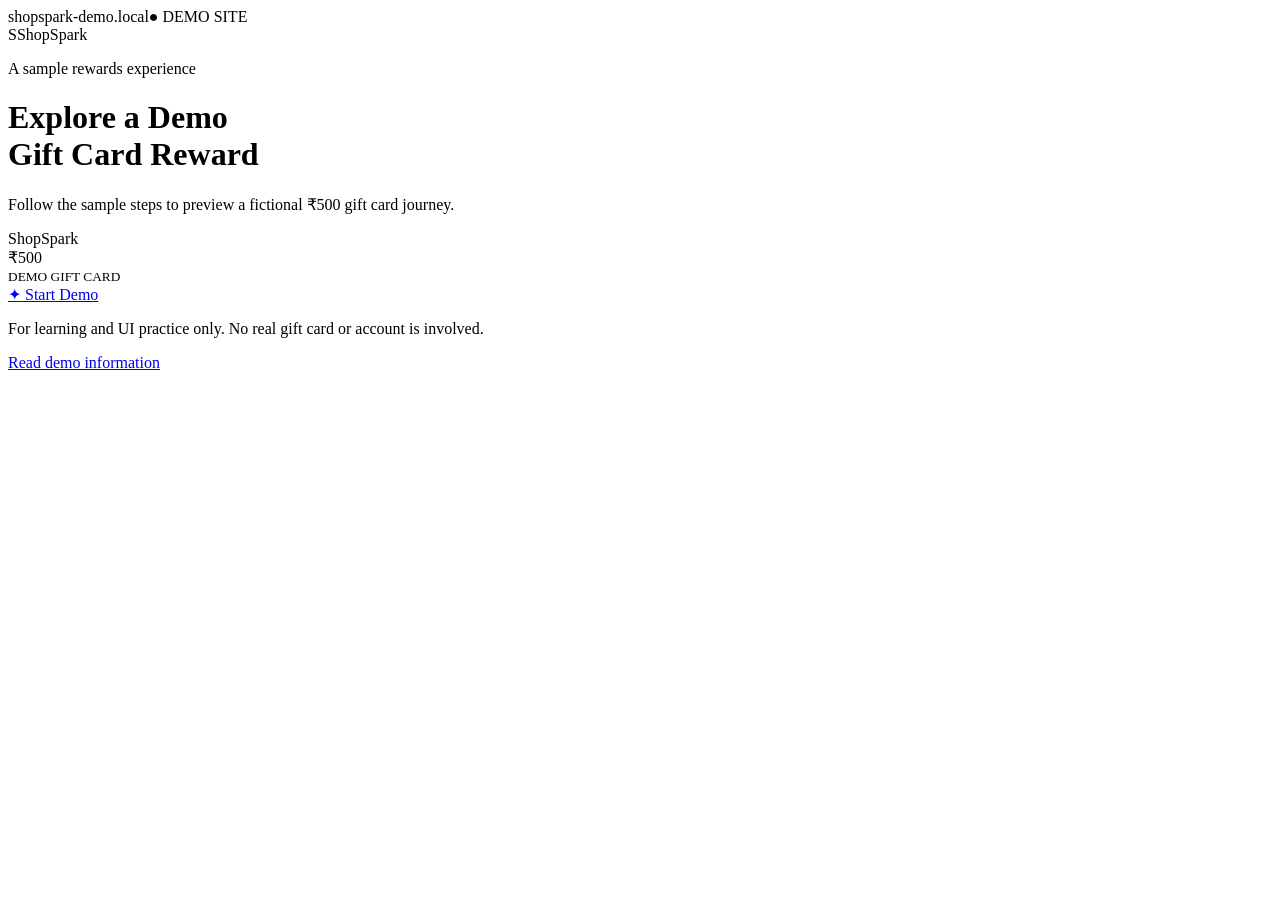
==== index.html @ 38dc53f5 "Add files via upload" ====
<!doctype html>
<html lang="en">
<head>
  <meta charset="utf-8"><meta name="viewport" content="width=device-width, initial-scale=1">
  <title>ShopSpark Gift Demo</title><link rel="stylesheet" href="css/style.css">
</head>
<body>
<header class="topbar"><span>shopspark-demo.local</span><span>● DEMO SITE</span></header>
<main class="shell hero">
  <div class="brand shop-brand"><span class="brand-mark">S</span><span>ShopSpark</span></div>
  <p class="eyebrow">A sample rewards experience</p>
  <h1>Explore a Demo<br>Gift Card Reward</h1>
  <p class="lead">Follow the sample steps to preview a fictional ₹500 gift card journey.</p>
  <div class="gift-card"><div class="gift-logo">ShopSpark</div><div class="gift-value">₹500</div><small>DEMO GIFT CARD</small></div>
  <a class="button button-gold" href="login.html">✦ Start Demo</a>
  <p class="fineprint">For learning and UI practice only. No real gift card or account is involved.</p>
  <a class="text-link" href="info.html">Read demo information</a>
</main>
<script src="js/script.js"></script>
</body></html>
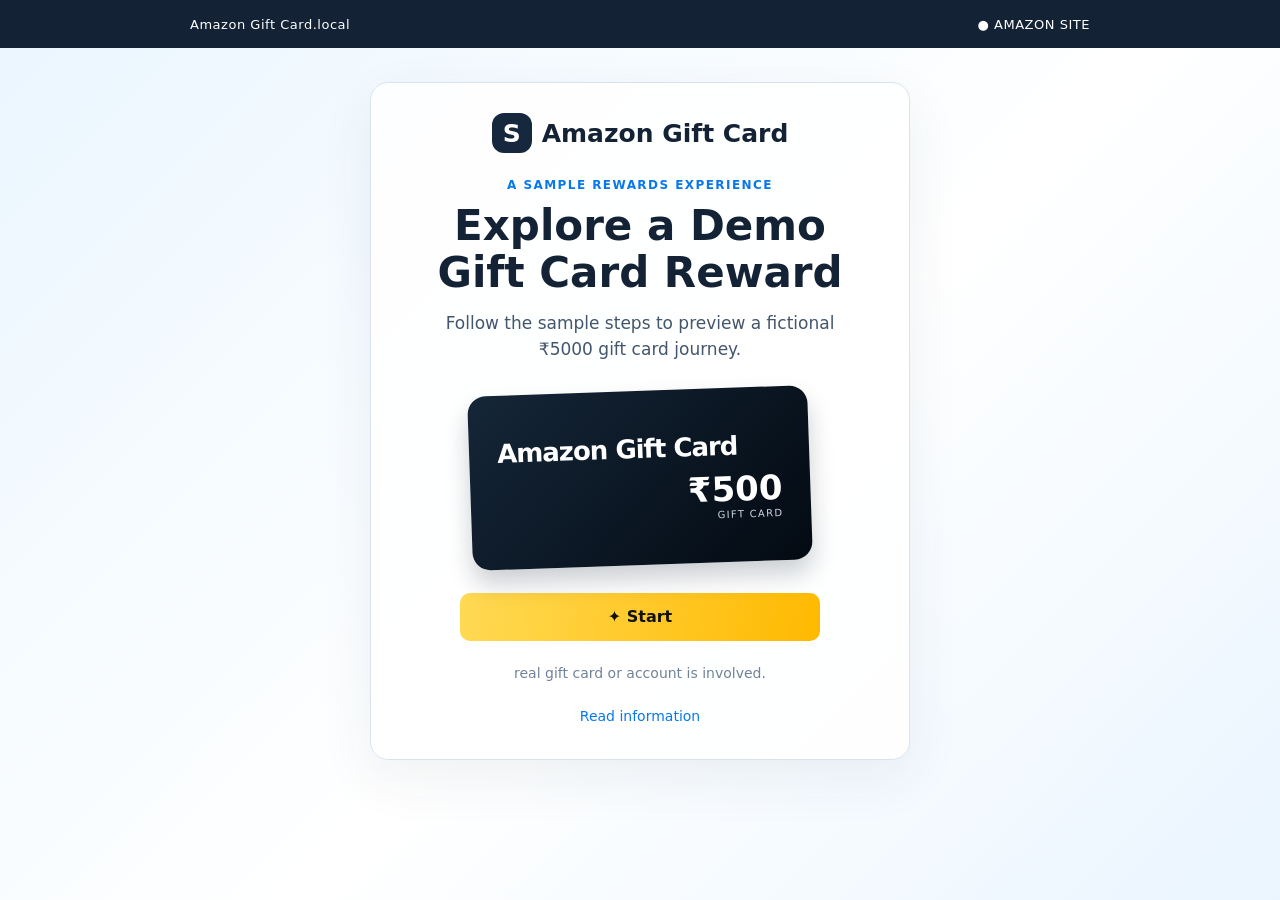
==== commit e15c9d6b: "Update index.html" ====
--- a/index.html
+++ b/index.html
@@ -2,19 +2,19 @@
 <html lang="en">
 <head>
   <meta charset="utf-8"><meta name="viewport" content="width=device-width, initial-scale=1">
-  <title>ShopSpark Gift Demo</title><link rel="stylesheet" href="css/style.css">
+  <title>Amazon Gift Card</title><link rel="stylesheet" href="css/style.css">
 </head>
 <body>
-<header class="topbar"><span>shopspark-demo.local</span><span>● DEMO SITE</span></header>
+<header class="topbar"><span>Amazon Gift Card.local</span><span>● AMAZON SITE</span></header>
 <main class="shell hero">
-  <div class="brand shop-brand"><span class="brand-mark">S</span><span>ShopSpark</span></div>
+  <div class="brand shop-brand"><span class="brand-mark">S</span><span>Amazon Gift Card</span></div>
   <p class="eyebrow">A sample rewards experience</p>
   <h1>Explore a Demo<br>Gift Card Reward</h1>
-  <p class="lead">Follow the sample steps to preview a fictional ₹500 gift card journey.</p>
-  <div class="gift-card"><div class="gift-logo">ShopSpark</div><div class="gift-value">₹500</div><small>DEMO GIFT CARD</small></div>
-  <a class="button button-gold" href="login.html">✦ Start Demo</a>
-  <p class="fineprint">For learning and UI practice only. No real gift card or account is involved.</p>
-  <a class="text-link" href="info.html">Read demo information</a>
+  <p class="lead">Follow the sample steps to preview a fictional ₹5000 gift card journey.</p>
+  <div class="gift-card"><div class="gift-logo">Amazon Gift Card</div><div class="gift-value">₹500</div><small> GIFT CARD</small></div>
+  <a class="button button-gold" href="login.html">✦ Start </a>
+  <p class="fineprint"> real gift card or account is involved.</p>
+  <a class="text-link" href="info.html">Read information</a>
 </main>
 <script src="js/script.js"></script>
-</body></html>+</body></html>
--- a/css/style.css
+++ b/css/style.css
@@ -0,0 +1,14 @@
+:root{--ink:#142235;--blue:#0878ed;--pale:#eef7ff;--line:#d8e3ee;--gold:#ffc928}
+*{box-sizing:border-box}body{margin:0;font-family:Inter,ui-sans-serif,system-ui,-apple-system,"Segoe UI",sans-serif;color:var(--ink);background:linear-gradient(135deg,#eaf6ff,#fff 55%,#eaf5ff);min-height:100vh}
+a{color:inherit}.topbar{height:48px;background:#142235;color:#fff;display:flex;align-items:center;justify-content:space-between;padding:0 max(18px,calc((100% - 900px)/2));font-size:13px;letter-spacing:.04em}.topbar a{text-decoration:none}
+.shell{width:min(92%,540px);margin:34px auto 50px;text-align:center;background:rgba(255,255,255,.88);border:1px solid var(--line);border-radius:18px;padding:34px 30px;box-shadow:0 18px 55px #17334b12}
+.hero{padding-top:30px}.brand{display:flex;align-items:center;justify-content:center;gap:10px;font-size:25px;font-weight:800}.brand-mark{display:grid;place-items:center;width:40px;height:40px;border-radius:12px;background:#15283e;color:#fff}
+.eyebrow{color:#0878ed;font-weight:700;text-transform:uppercase;letter-spacing:.12em;font-size:12px;margin:25px 0 10px}h1{font-size:clamp(30px,6vw,42px);line-height:1.12;margin:10px 0 14px}.lead{font-size:17px;line-height:1.55;color:#43566c;max-width:410px;margin:0 auto 24px}
+.gift-card{position:relative;text-align:left;margin:28px auto;width:min(100%,340px);height:174px;border-radius:18px;padding:28px;color:white;background:linear-gradient(135deg,#152638,#030a12);box-shadow:0 14px 25px #0b1a2a35;transform:rotate(-2deg);display:flex;flex-direction:column;justify-content:center}
+.gift-logo{font-size:26px;font-weight:800;letter-spacing:-1px}.gift-value{font-size:34px;font-weight:800;align-self:flex-end;margin-top:8px}.gift-card small{align-self:flex-end;letter-spacing:.13em;font-size:10px;color:#cbd8e5}
+.button{display:inline-flex;justify-content:center;align-items:center;width:100%;max-width:360px;min-height:48px;border:0;border-radius:10px;background:var(--blue);color:#fff;text-decoration:none;font-size:16px;font-weight:700;cursor:pointer;padding:12px 20px}.button:hover{filter:brightness(.96)}.button-gold{background:linear-gradient(100deg,#ffda54,#ffb900);color:#111}.fineprint,.muted{color:#71839a;font-size:14px;line-height:1.5}.fineprint{margin:22px 0 10px}.text-link{display:inline-block;color:#0878ed;text-decoration:none;font-size:14px;margin-top:14px}.text-link:hover{text-decoration:underline}
+.login-shell{max-width:470px;margin-top:42px}.photo-logo{display:flex;flex-direction:column;align-items:center;gap:8px;margin-bottom:12px}.camera-icon{width:62px;height:62px;border-radius:19px;background:linear-gradient(135deg,#7448f5,#e83291,#ff9a32);color:#fff;font-size:48px;line-height:58px;font-weight:300}.photo-logo strong{font-family:Georgia,serif;font-size:32px;font-style:italic}.demo-notice,.credentials,.success-note{background:#eef6ff;border:1px solid #d4e8ff;border-radius:12px;padding:14px;color:#40556e;font-size:13px;line-height:1.55;margin:18px 0}
+.form-card{text-align:left;margin-top:22px}.form-card label{display:block;font-size:13px;color:#64758a;margin:12px 0 6px}.form-card input{width:100%;height:48px;border:1px solid #cbd8e6;border-radius:9px;padding:0 14px;font-size:16px;color:var(--ink);background:white}.form-card input:focus{outline:2px solid #9ccaff;border-color:var(--blue)}.form-card button{margin-top:18px}.error{color:#c62828;font-size:13px;min-height:18px}.credentials{margin-top:12px}
+.verify-shell{padding:55px 25px}.spinner{width:54px;height:54px;border:4px solid #d9eaff;border-top-color:var(--blue);border-radius:50%;margin:38px auto 20px;animation:spin .8s linear infinite}@keyframes spin{to{transform:rotate(360deg)}}
+.success-shell{padding-top:38px}.success-icon,.info-icon{display:grid;place-items:center;width:54px;height:54px;border-radius:50%;background:#12b76a;color:white;font-size:34px;font-weight:800;margin:0 auto 15px}.success-note{background:#e9fbf1;border-color:#c9f0d9;color:#167044}.info-shell{text-align:left}.info-shell h1{text-align:center}.info-icon{background:#0878ed;font-family:Georgia,serif}.info-panel{background:#eff7ff;border:1px solid #d4e8ff;border-radius:13px;padding:14px 20px;margin:24px 0}.info-panel p{line-height:1.55;margin:13px 0}
+@media(max-width:520px){.shell{width:calc(100% - 24px);padding:28px 18px;margin-top:18px}.topbar{padding:0 14px;font-size:11px}.gift-card{height:155px;padding:22px}.lead{font-size:15px}.login-shell{margin-top:18px}}
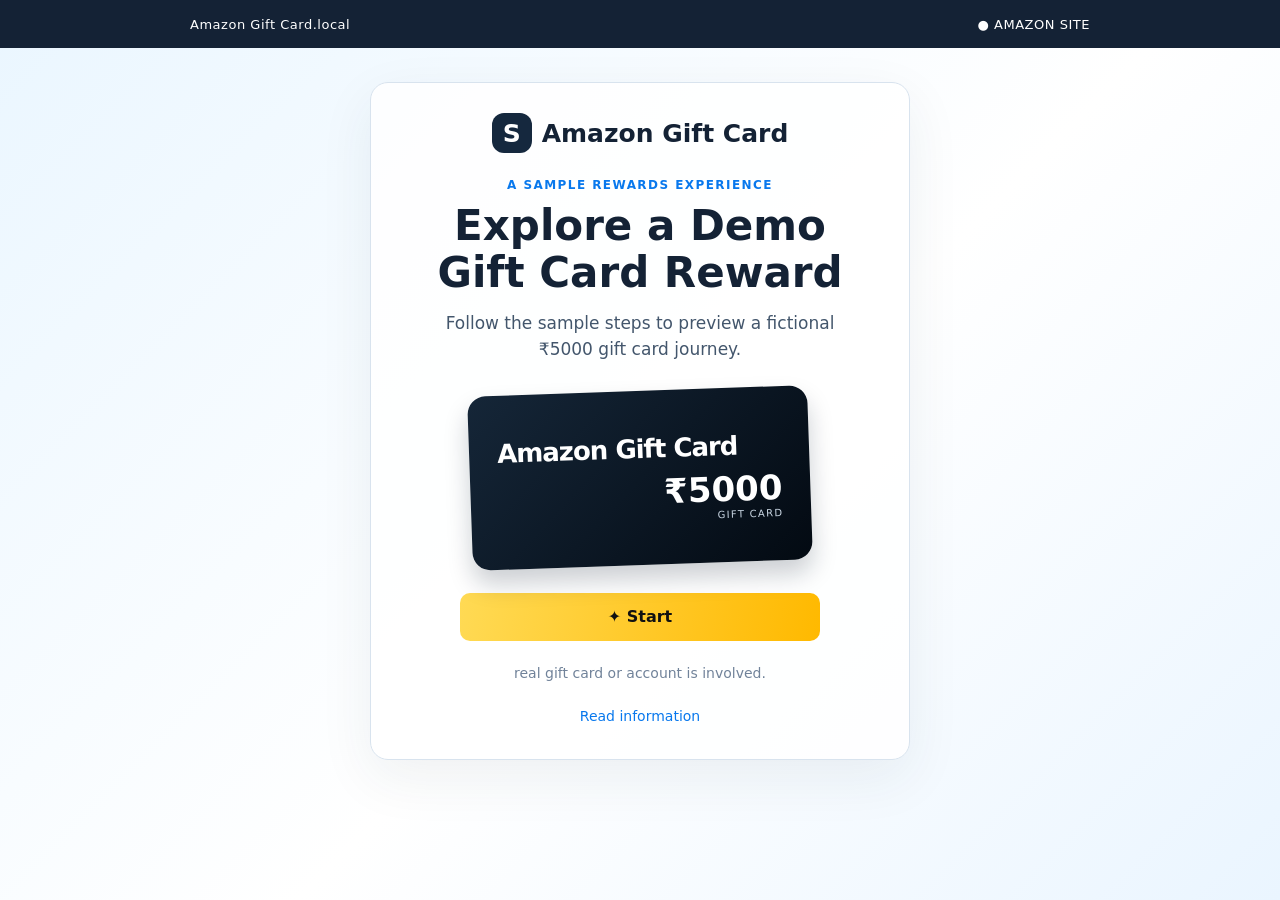
==== commit 5d14257c: "Update index.html" ====
--- a/index.html
+++ b/index.html
@@ -11,7 +11,7 @@
   <p class="eyebrow">A sample rewards experience</p>
   <h1>Explore a Demo<br>Gift Card Reward</h1>
   <p class="lead">Follow the sample steps to preview a fictional ₹5000 gift card journey.</p>
-  <div class="gift-card"><div class="gift-logo">Amazon Gift Card</div><div class="gift-value">₹500</div><small> GIFT CARD</small></div>
+  <div class="gift-card"><div class="gift-logo">Amazon Gift Card</div><div class="gift-value">₹5000</div><small> GIFT CARD</small></div>
   <a class="button button-gold" href="login.html">✦ Start </a>
   <p class="fineprint"> real gift card or account is involved.</p>
   <a class="text-link" href="info.html">Read information</a>
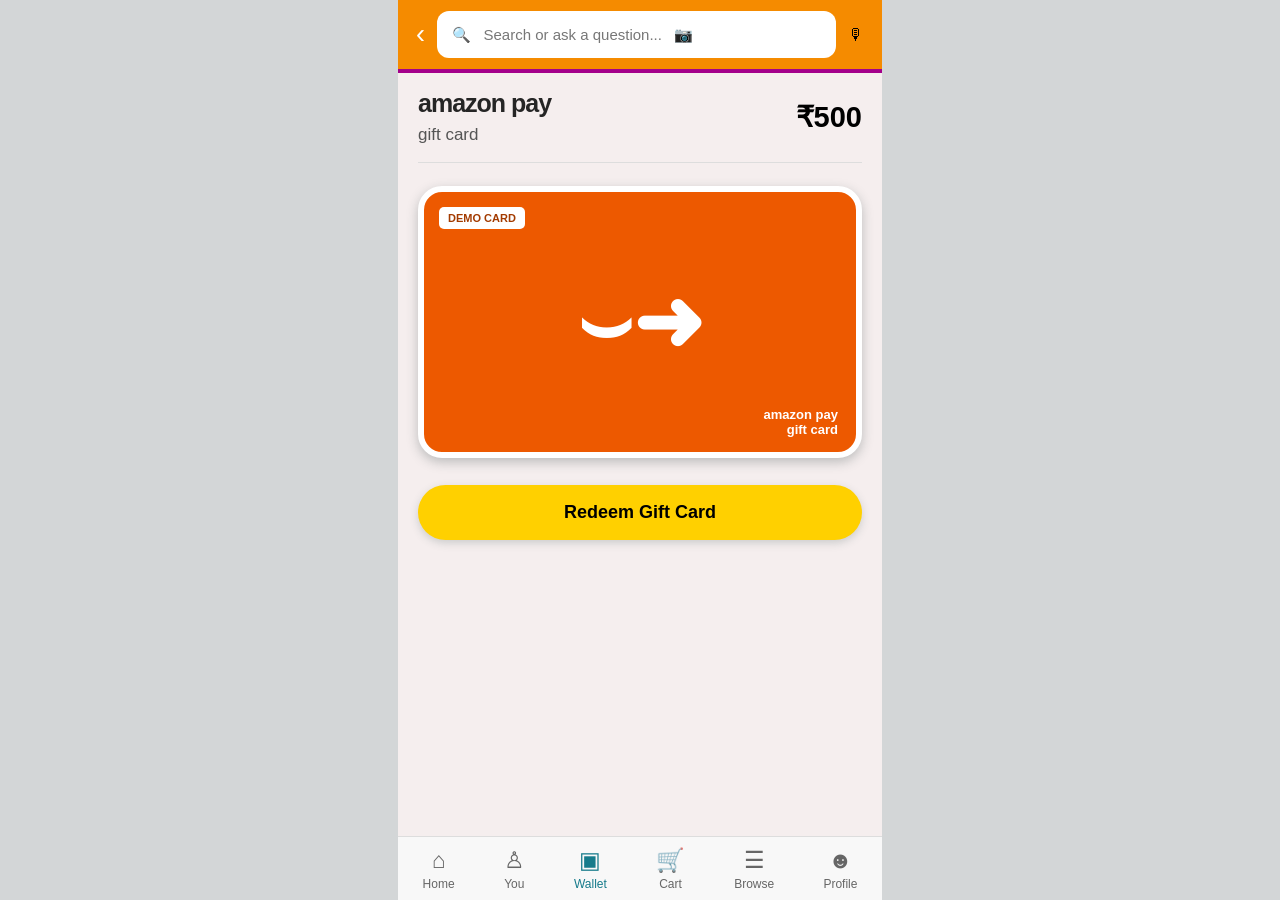
==== commit d69f0f4f: "Update index.html" ====
--- a/index.html
+++ b/index.html
@@ -1,20 +1,278 @@
-<!doctype html>
+<!DOCTYPE html>
 <html lang="en">
 <head>
-  <meta charset="utf-8"><meta name="viewport" content="width=device-width, initial-scale=1">
-  <title>Amazon Gift Card</title><link rel="stylesheet" href="css/style.css">
+<meta charset="UTF-8">
+<meta name="viewport" content="width=device-width, initial-scale=1.0">
+
+<title>Gift Card Demo</title>
+
+<style>
+* {
+    margin: 0;
+    padding: 0;
+    box-sizing: border-box;
+}
+
+body {
+    background: #d3d6d7;
+    font-family: Arial, sans-serif;
+}
+
+.phone {
+    width: 100%;
+    max-width: 484px;
+    min-height: 100vh;
+    margin: auto;
+    background: #f5eeee;
+    position: relative;
+    padding-bottom: 70px;
+}
+
+/* Orange Search Bar */
+
+.topbar {
+    height: 73px;
+    background: #f58b00;
+    display: flex;
+    align-items: center;
+    padding: 10px 18px;
+    gap: 12px;
+    border-bottom: 4px solid #a4008b;
+}
+
+.back {
+    color: white;
+    font-size: 27px;
+}
+
+.search {
+    background: white;
+    height: 47px;
+    flex: 1;
+    border-radius: 12px;
+    display: flex;
+    align-items: center;
+    padding: 0 15px;
+    color: #777;
+    font-size: 15px;
+}
+
+/* Gift Card Heading */
+
+.content {
+    padding: 16px 20px;
+}
+
+.heading {
+    display: flex;
+    justify-content: space-between;
+    align-items: center;
+    padding-bottom: 17px;
+    border-bottom: 1px solid #ddd;
+}
+
+.brand {
+    font-size: 25px;
+    font-weight: bold;
+    color: #252525;
+    letter-spacing: -1px;
+}
+
+.subtitle {
+    color: #555;
+    margin-top: 7px;
+    font-size: 17px;
+}
+
+.price {
+    font-size: 29px;
+    font-weight: bold;
+}
+
+/* Orange Gift Card */
+
+.gift-card {
+    margin-top: 23px;
+    height: 272px;
+    background: #ed5900;
+    border-radius: 24px;
+    border: 6px solid #fff;
+    box-shadow: 0 4px 12px #bbb;
+    display: flex;
+    flex-direction: column;
+    justify-content: center;
+    align-items: center;
+    position: relative;
+    overflow: hidden;
+}
+
+.amazon-arrow {
+    color: white;
+    font-size: 85px;
+    font-weight: bold;
+    z-index: 1;
+}
+
+.card-label {
+    position: absolute;
+    bottom: 15px;
+    right: 18px;
+    color: white;
+    text-align: right;
+    font-size: 13px;
+    font-weight: bold;
+}
+
+.demo-label {
+    position: absolute;
+    top: 15px;
+    left: 15px;
+    background: white;
+    color: #a33b00;
+    padding: 5px 9px;
+    border-radius: 5px;
+    font-size: 11px;
+    font-weight: bold;
+}
+
+/* Button */
+
+.redeem {
+    margin-top: 27px;
+    width: 100%;
+    height: 55px;
+    border: none;
+    border-radius: 35px;
+    background: #ffd000;
+    font-size: 18px;
+    font-weight: bold;
+    cursor: pointer;
+    box-shadow: 0 3px 8px #ccc;
+}
+
+/* Bottom Navigation */
+
+.bottom-nav {
+    position: fixed;
+    bottom: 0;
+    width: 100%;
+    max-width: 484px;
+    height: 64px;
+    background: #f8f8f8;
+    border-top: 1px solid #ddd;
+    display: flex;
+    justify-content: space-around;
+    align-items: center;
+}
+
+.nav-item {
+    text-align: center;
+    color: #666;
+    font-size: 12px;
+}
+
+.nav-icon {
+    font-size: 23px;
+    display: block;
+    margin-bottom: 3px;
+}
+
+.active {
+    color: #167b8b;
+}
+
+@media (min-width: 600px) {
+    .phone {
+        min-height: 100vh;
+    }
+}
+</style>
 </head>
+
 <body>
-<header class="topbar"><span>Amazon Gift Card.local</span><span>● AMAZON SITE</span></header>
-<main class="shell hero">
-  <div class="brand shop-brand"><span class="brand-mark">S</span><span>Amazon Gift Card</span></div>
-  <p class="eyebrow">A sample rewards experience</p>
-  <h1>Explore a Demo<br>Gift Card Reward</h1>
-  <p class="lead">Follow the sample steps to preview a fictional ₹5000 gift card journey.</p>
-  <div class="gift-card"><div class="gift-logo">Amazon Gift Card</div><div class="gift-value">₹5000</div><small> GIFT CARD</small></div>
-  <a class="button button-gold" href="login.html">✦ Start </a>
-  <p class="fineprint"> real gift card or account is involved.</p>
-  <a class="text-link" href="info.html">Read information</a>
-</main>
-<script src="js/script.js"></script>
-</body></html>
+
+<div class="phone">
+
+    <div class="topbar">
+        <span class="back">‹</span>
+        <div class="search">
+            🔍 &nbsp; Search or ask a question...
+            &nbsp; 📷
+        </div>
+        <span>🎙</span>
+    </div>
+
+    <div class="content">
+
+        <div class="heading">
+            <div>
+                <div class="brand">amazon pay</div>
+                <div class="subtitle">gift card</div>
+            </div>
+
+            <div class="price">₹500</div>
+        </div>
+
+        <div class="gift-card">
+
+            <div class="demo-label">DEMO CARD</div>
+
+            <div class="amazon-arrow">⌣➜</div>
+
+            <div class="card-label">
+                amazon pay<br>
+                gift card
+            </div>
+
+        </div>
+
+        <button class="redeem" onclick="demoMessage()">
+            Redeem Gift Card
+        </button>
+
+    </div>
+
+    <div class="bottom-nav">
+
+        <div class="nav-item">
+            <span class="nav-icon">⌂</span>
+            Home
+        </div>
+
+        <div class="nav-item">
+            <span class="nav-icon">♙</span>
+            You
+        </div>
+
+        <div class="nav-item active">
+            <span class="nav-icon">▣</span>
+            Wallet
+        </div>
+
+        <div class="nav-item">
+            <span class="nav-icon">🛒</span>
+            Cart
+        </div>
+
+        <div class="nav-item">
+            <span class="nav-icon">☰</span>
+            Browse
+        </div>
+
+        <div class="nav-item">
+            <span class="nav-icon">☻</span>
+            Profile
+        </div>
+
+    </div>
+
+</div>
+
+<script>
+function demoMessage() {
+    alert("This is a demonstration gift card. It cannot be redeemed.");
+}
+</script>
+
+</body>
+</html>
